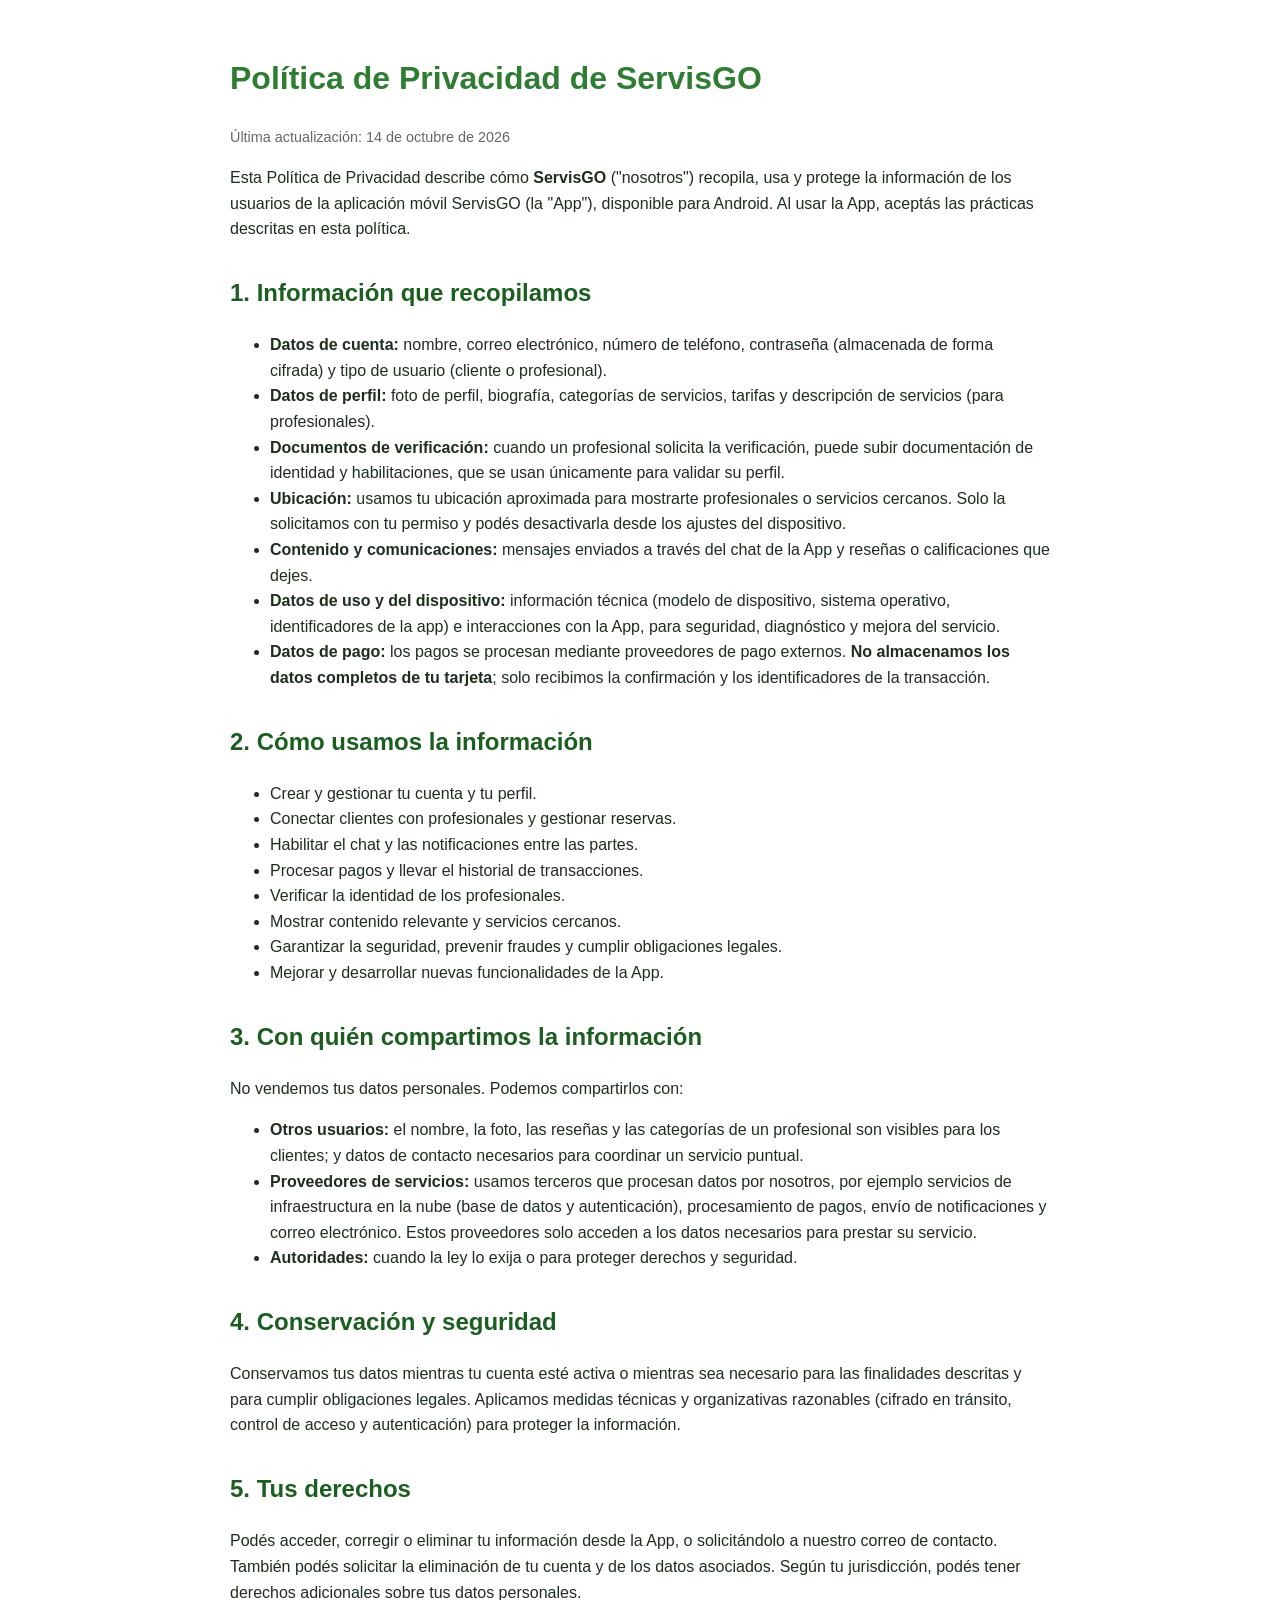
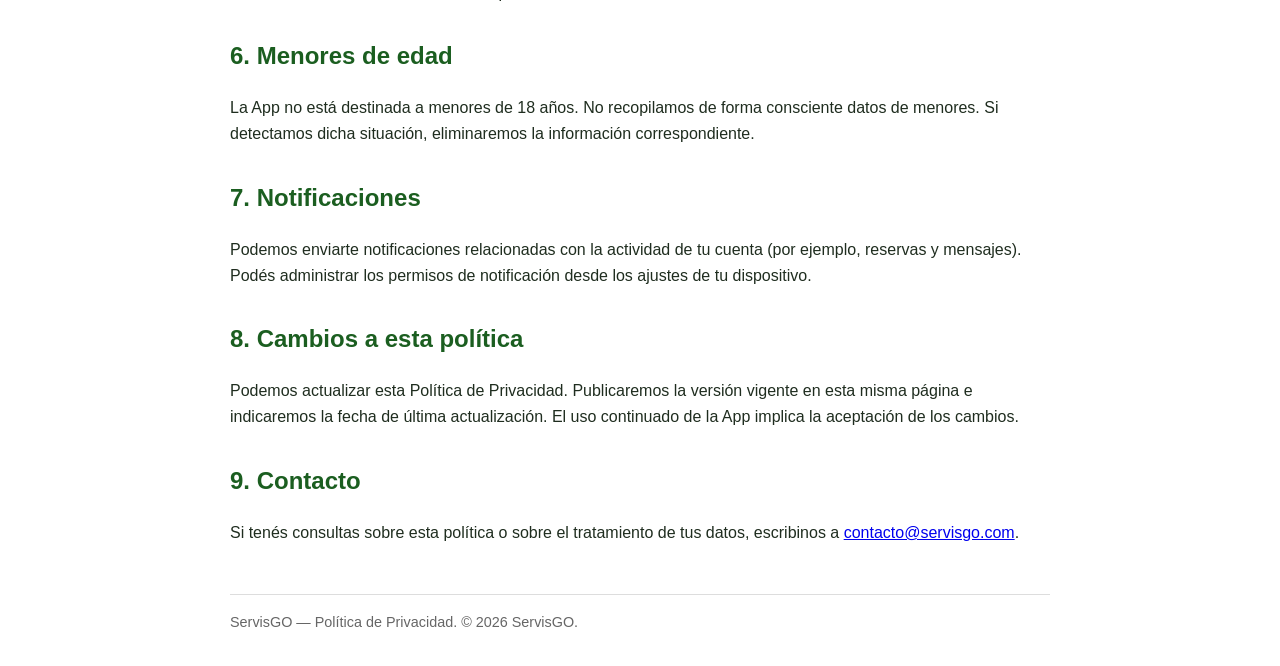
==== privacidad.html @ 5c23bd4c "Agrega politica de privacidad de ServisGO" ====
<!DOCTYPE html>
<html lang="es">
<head>
  <meta charset="utf-8">
  <meta name="viewport" content="width=device-width, initial-scale=1">
  <title>Política de Privacidad — ServisGO</title>
  <style>
    body { font-family: -apple-system, Segoe UI, Roboto, Helvetica, Arial, sans-serif; max-width: 820px; margin: 0 auto; padding: 32px 20px; color: #1f2d1f; line-height: 1.6; }
    h1 { color: #2E7D32; }
    h2 { color: #1B5E20; margin-top: 32px; }
    code { background: #f2f2f2; padding: 1px 4px; border-radius: 3px; }
    .fecha { color: #666; font-size: 0.9em; }
    footer { margin-top: 48px; border-top: 1px solid #ddd; padding-top: 16px; font-size: 0.9em; color: #666; }
  </style>
</head>
<body>
  <h1>Política de Privacidad de ServisGO</h1>
  <p class="fecha">Última actualización: 14 de octubre de 2026</p>

  <p>Esta Política de Privacidad describe cómo <strong>ServisGO</strong> ("nosotros") recopila, usa y protege la información de los usuarios de la aplicación móvil ServisGO (la "App"), disponible para Android. Al usar la App, aceptás las prácticas descritas en esta política.</p>

  <h2>1. Información que recopilamos</h2>
  <ul>
    <li><strong>Datos de cuenta:</strong> nombre, correo electrónico, número de teléfono, contraseña (almacenada de forma cifrada) y tipo de usuario (cliente o profesional).</li>
    <li><strong>Datos de perfil:</strong> foto de perfil, biografía, categorías de servicios, tarifas y descripción de servicios (para profesionales).</li>
    <li><strong>Documentos de verificación:</strong> cuando un profesional solicita la verificación, puede subir documentación de identidad y habilitaciones, que se usan únicamente para validar su perfil.</li>
    <li><strong>Ubicación:</strong> usamos tu ubicación aproximada para mostrarte profesionales o servicios cercanos. Solo la solicitamos con tu permiso y podés desactivarla desde los ajustes del dispositivo.</li>
    <li><strong>Contenido y comunicaciones:</strong> mensajes enviados a través del chat de la App y reseñas o calificaciones que dejes.</li>
    <li><strong>Datos de uso y del dispositivo:</strong> información técnica (modelo de dispositivo, sistema operativo, identificadores de la app) e interacciones con la App, para seguridad, diagnóstico y mejora del servicio.</li>
    <li><strong>Datos de pago:</strong> los pagos se procesan mediante proveedores de pago externos. <strong>No almacenamos los datos completos de tu tarjeta</strong>; solo recibimos la confirmación y los identificadores de la transacción.</li>
  </ul>

  <h2>2. Cómo usamos la información</h2>
  <ul>
    <li>Crear y gestionar tu cuenta y tu perfil.</li>
    <li>Conectar clientes con profesionales y gestionar reservas.</li>
    <li>Habilitar el chat y las notificaciones entre las partes.</li>
    <li>Procesar pagos y llevar el historial de transacciones.</li>
    <li>Verificar la identidad de los profesionales.</li>
    <li>Mostrar contenido relevante y servicios cercanos.</li>
    <li>Garantizar la seguridad, prevenir fraudes y cumplir obligaciones legales.</li>
    <li>Mejorar y desarrollar nuevas funcionalidades de la App.</li>
  </ul>

  <h2>3. Con quién compartimos la información</h2>
  <p>No vendemos tus datos personales. Podemos compartirlos con:</p>
  <ul>
    <li><strong>Otros usuarios:</strong> el nombre, la foto, las reseñas y las categorías de un profesional son visibles para los clientes; y datos de contacto necesarios para coordinar un servicio puntual.</li>
    <li><strong>Proveedores de servicios:</strong> usamos terceros que procesan datos por nosotros, por ejemplo servicios de infraestructura en la nube (base de datos y autenticación), procesamiento de pagos, envío de notificaciones y correo electrónico. Estos proveedores solo acceden a los datos necesarios para prestar su servicio.</li>
    <li><strong>Autoridades:</strong> cuando la ley lo exija o para proteger derechos y seguridad.</li>
  </ul>

  <h2>4. Conservación y seguridad</h2>
  <p>Conservamos tus datos mientras tu cuenta esté activa o mientras sea necesario para las finalidades descritas y para cumplir obligaciones legales. Aplicamos medidas técnicas y organizativas razonables (cifrado en tránsito, control de acceso y autenticación) para proteger la información.</p>

  <h2>5. Tus derechos</h2>
  <p>Podés acceder, corregir o eliminar tu información desde la App, o solicitándolo a nuestro correo de contacto. También podés solicitar la eliminación de tu cuenta y de los datos asociados. Según tu jurisdicción, podés tener derechos adicionales sobre tus datos personales.</p>

  <h2>6. Menores de edad</h2>
  <p>La App no está destinada a menores de 18 años. No recopilamos de forma consciente datos de menores. Si detectamos dicha situación, eliminaremos la información correspondiente.</p>

  <h2>7. Notificaciones</h2>
  <p>Podemos enviarte notificaciones relacionadas con la actividad de tu cuenta (por ejemplo, reservas y mensajes). Podés administrar los permisos de notificación desde los ajustes de tu dispositivo.</p>

  <h2>8. Cambios a esta política</h2>
  <p>Podemos actualizar esta Política de Privacidad. Publicaremos la versión vigente en esta misma página e indicaremos la fecha de última actualización. El uso continuado de la App implica la aceptación de los cambios.</p>

  <h2>9. Contacto</h2>
  <p>Si tenés consultas sobre esta política o sobre el tratamiento de tus datos, escribinos a <a href="mailto:contacto@servisgo.com">contacto@servisgo.com</a>.</p>

  <footer>
    ServisGO — Política de Privacidad. © 2026 ServisGO.
  </footer>
</body>
</html>
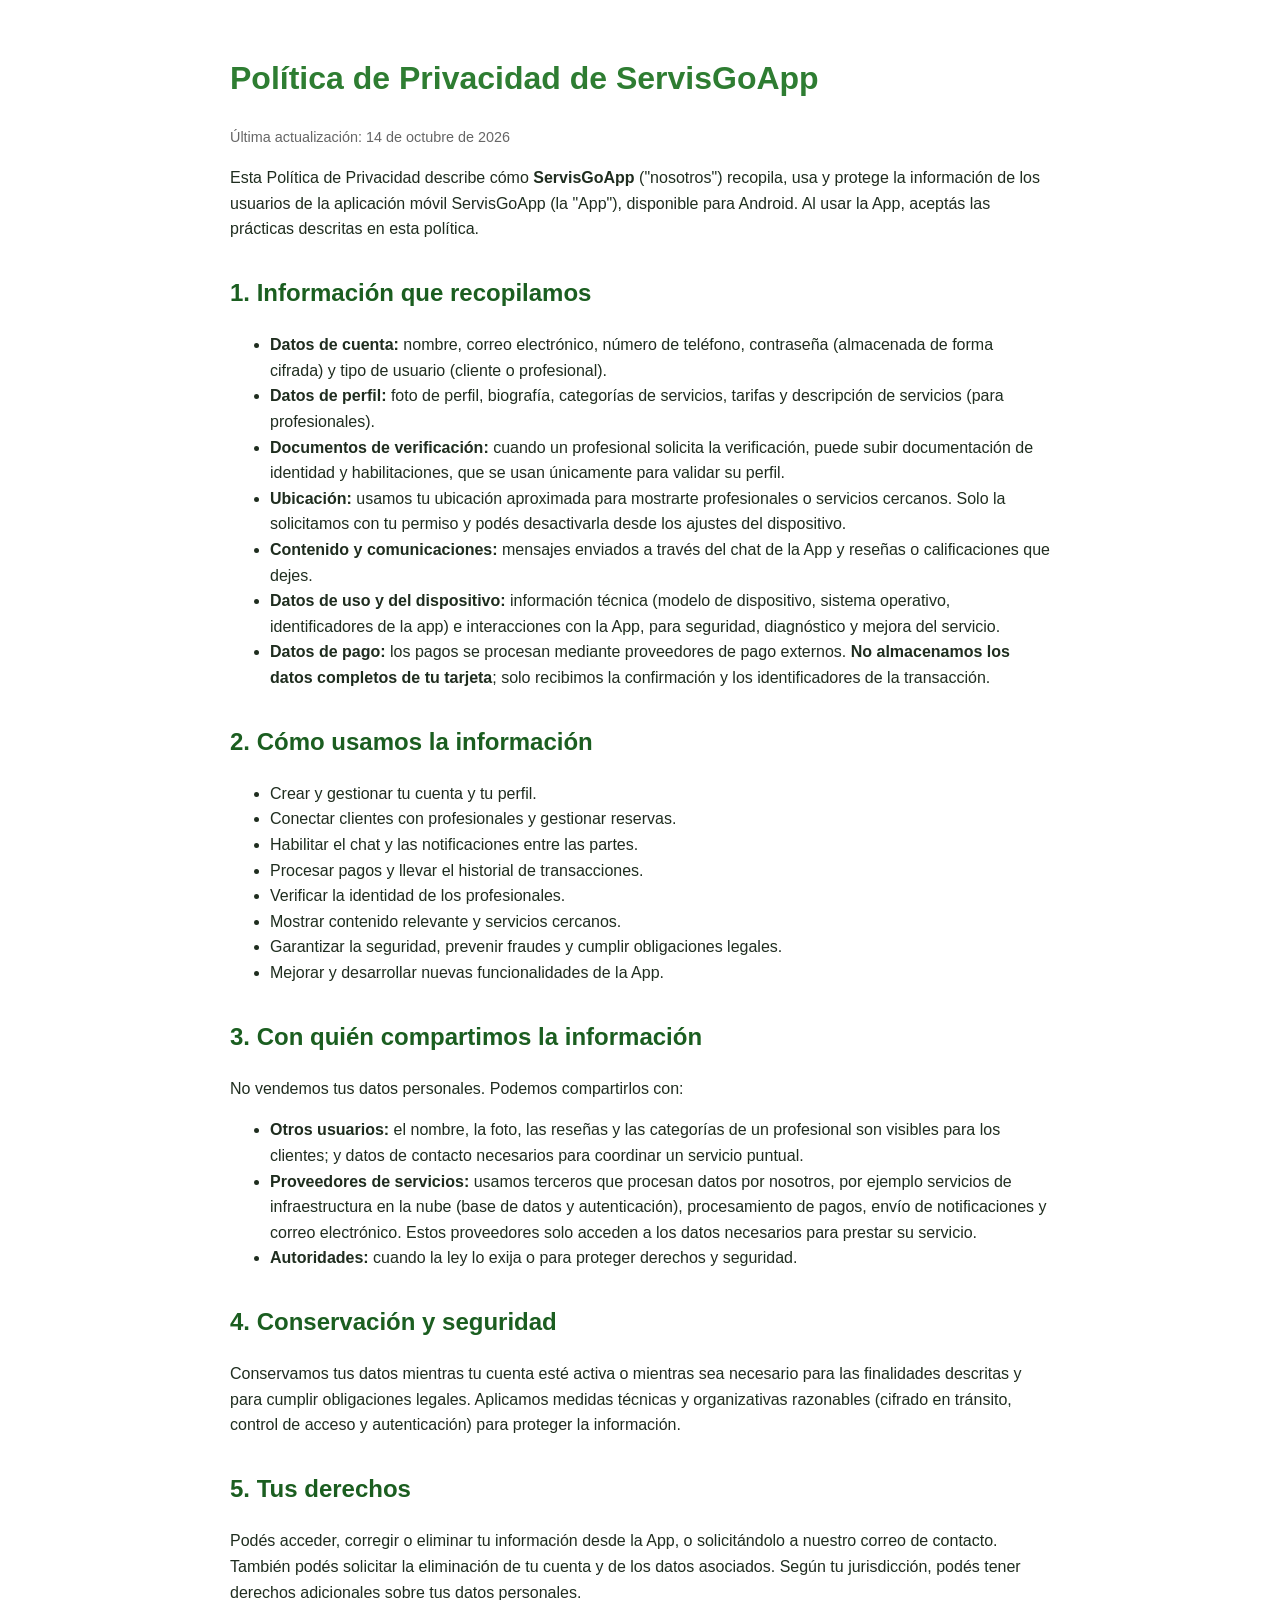
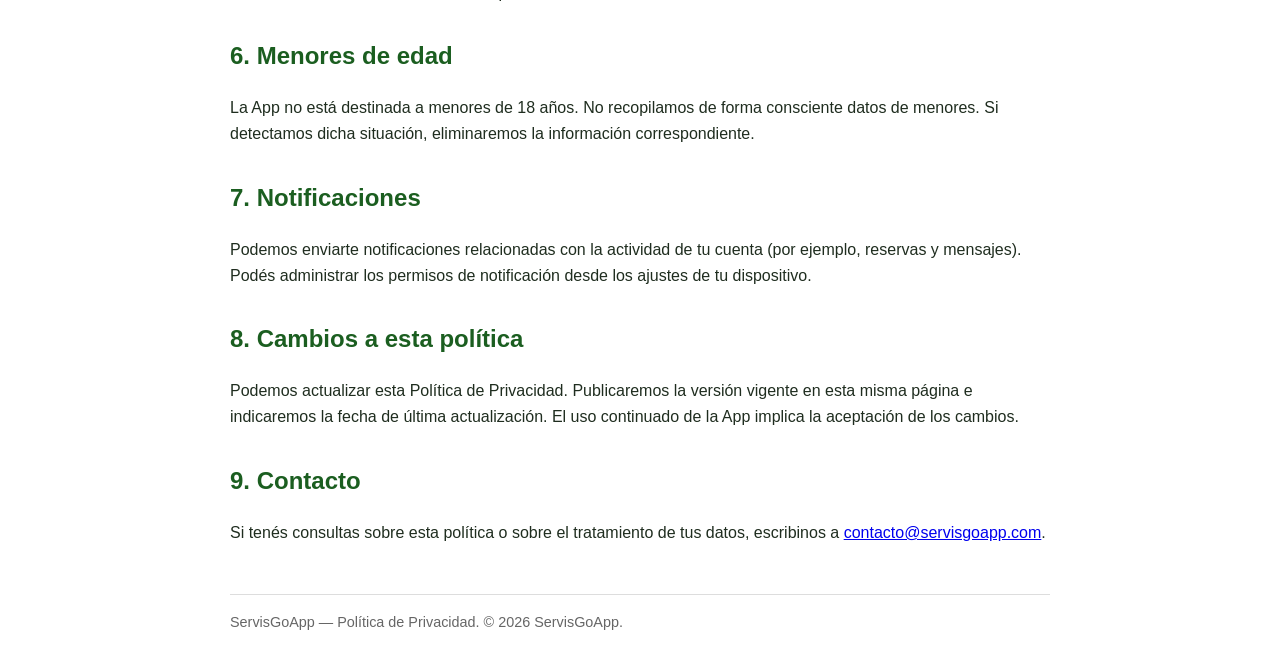
==== commit a34b8118: "Renombrar marca a ServisGoApp en privacidad y terminos" ====
--- a/privacidad.html
+++ b/privacidad.html
@@ -3,7 +3,7 @@
 <head>
   <meta charset="utf-8">
   <meta name="viewport" content="width=device-width, initial-scale=1">
-  <title>Política de Privacidad — ServisGO</title>
+  <title>Política de Privacidad — ServisGoApp</title>
   <style>
     body { font-family: -apple-system, Segoe UI, Roboto, Helvetica, Arial, sans-serif; max-width: 820px; margin: 0 auto; padding: 32px 20px; color: #1f2d1f; line-height: 1.6; }
     h1 { color: #2E7D32; }
@@ -14,10 +14,10 @@
   </style>
 </head>
 <body>
-  <h1>Política de Privacidad de ServisGO</h1>
+  <h1>Política de Privacidad de ServisGoApp</h1>
   <p class="fecha">Última actualización: 14 de octubre de 2026</p>
 
-  <p>Esta Política de Privacidad describe cómo <strong>ServisGO</strong> ("nosotros") recopila, usa y protege la información de los usuarios de la aplicación móvil ServisGO (la "App"), disponible para Android. Al usar la App, aceptás las prácticas descritas en esta política.</p>
+  <p>Esta Política de Privacidad describe cómo <strong>ServisGoApp</strong> ("nosotros") recopila, usa y protege la información de los usuarios de la aplicación móvil ServisGoApp (la "App"), disponible para Android. Al usar la App, aceptás las prácticas descritas en esta política.</p>
 
   <h2>1. Información que recopilamos</h2>
   <ul>
@@ -66,10 +66,10 @@
   <p>Podemos actualizar esta Política de Privacidad. Publicaremos la versión vigente en esta misma página e indicaremos la fecha de última actualización. El uso continuado de la App implica la aceptación de los cambios.</p>
 
   <h2>9. Contacto</h2>
-  <p>Si tenés consultas sobre esta política o sobre el tratamiento de tus datos, escribinos a <a href="mailto:contacto@servisgo.com">contacto@servisgo.com</a>.</p>
+  <p>Si tenés consultas sobre esta política o sobre el tratamiento de tus datos, escribinos a <a href="mailto:contacto@servisgoapp.com">contacto@servisgoapp.com</a>.</p>
 
   <footer>
-    ServisGO — Política de Privacidad. © 2026 ServisGO.
+    ServisGoApp — Política de Privacidad. © 2026 ServisGoApp.
   </footer>
 </body>
 </html>
